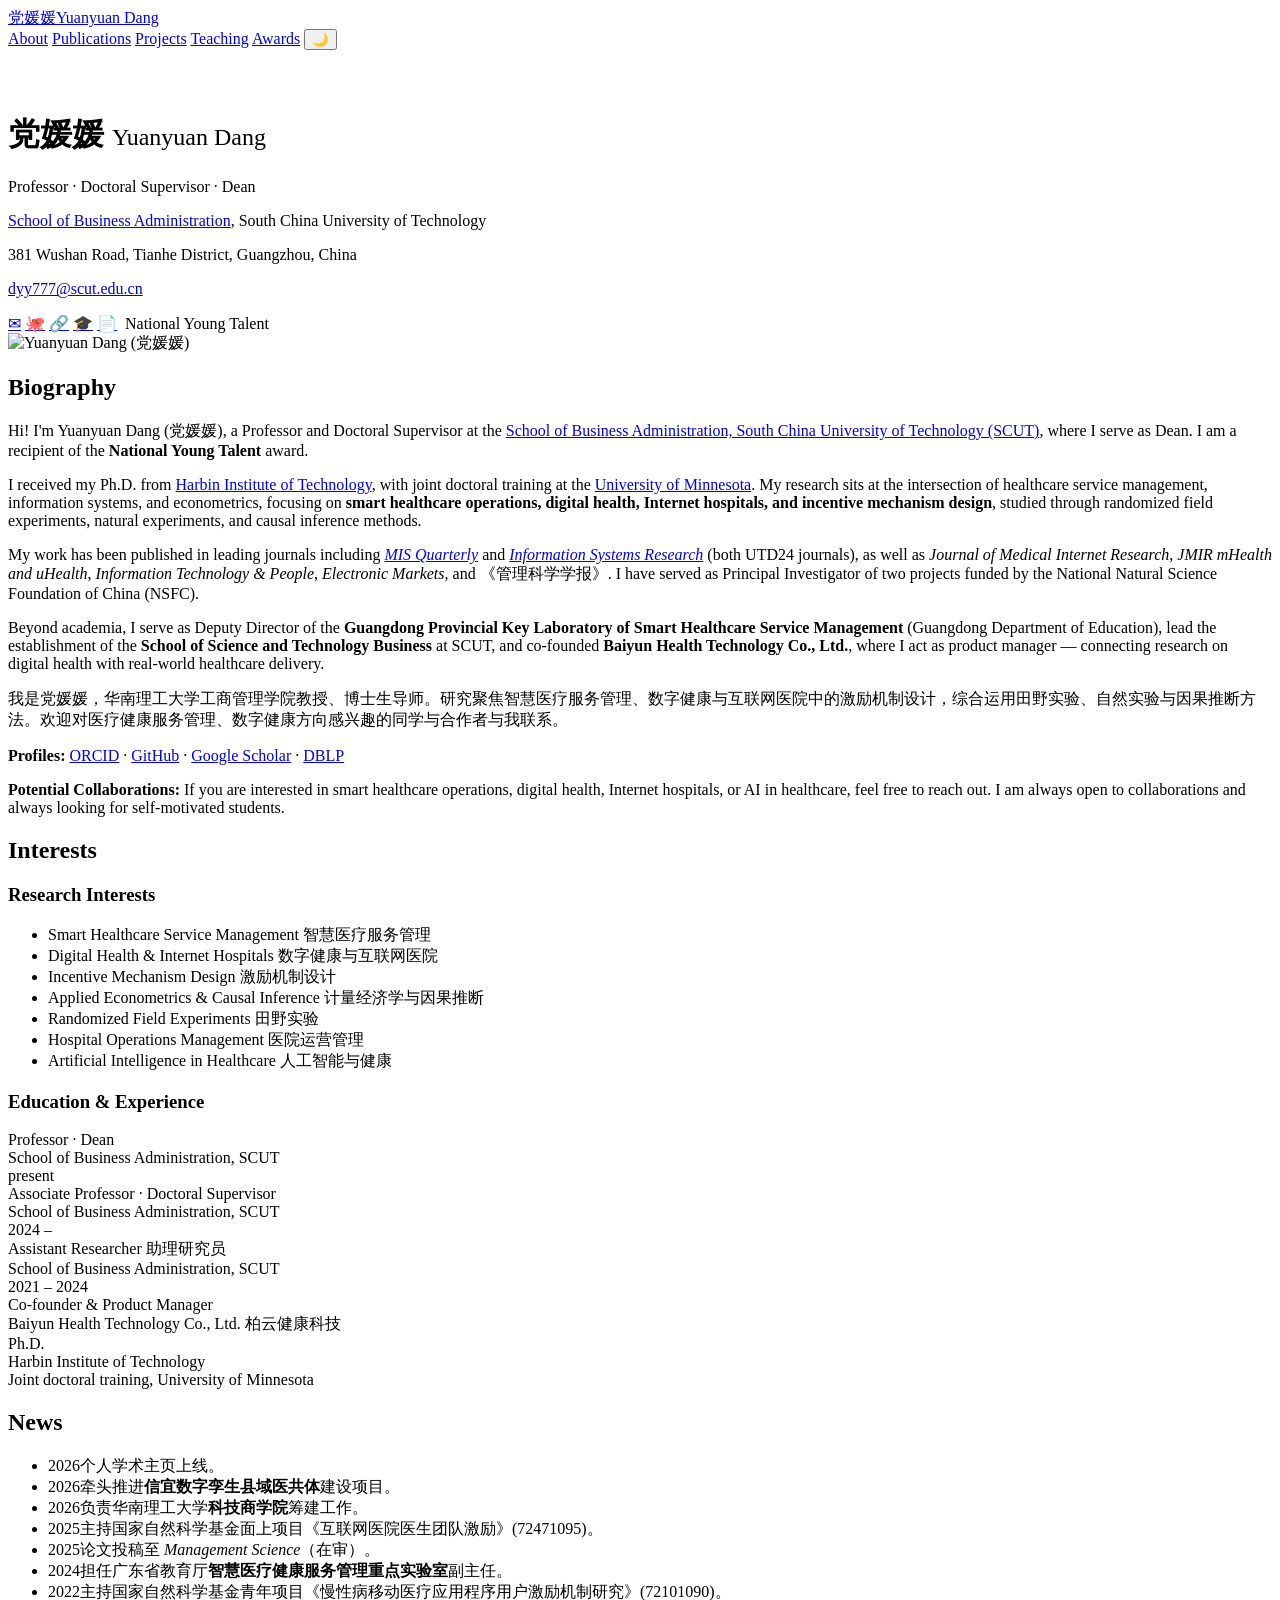
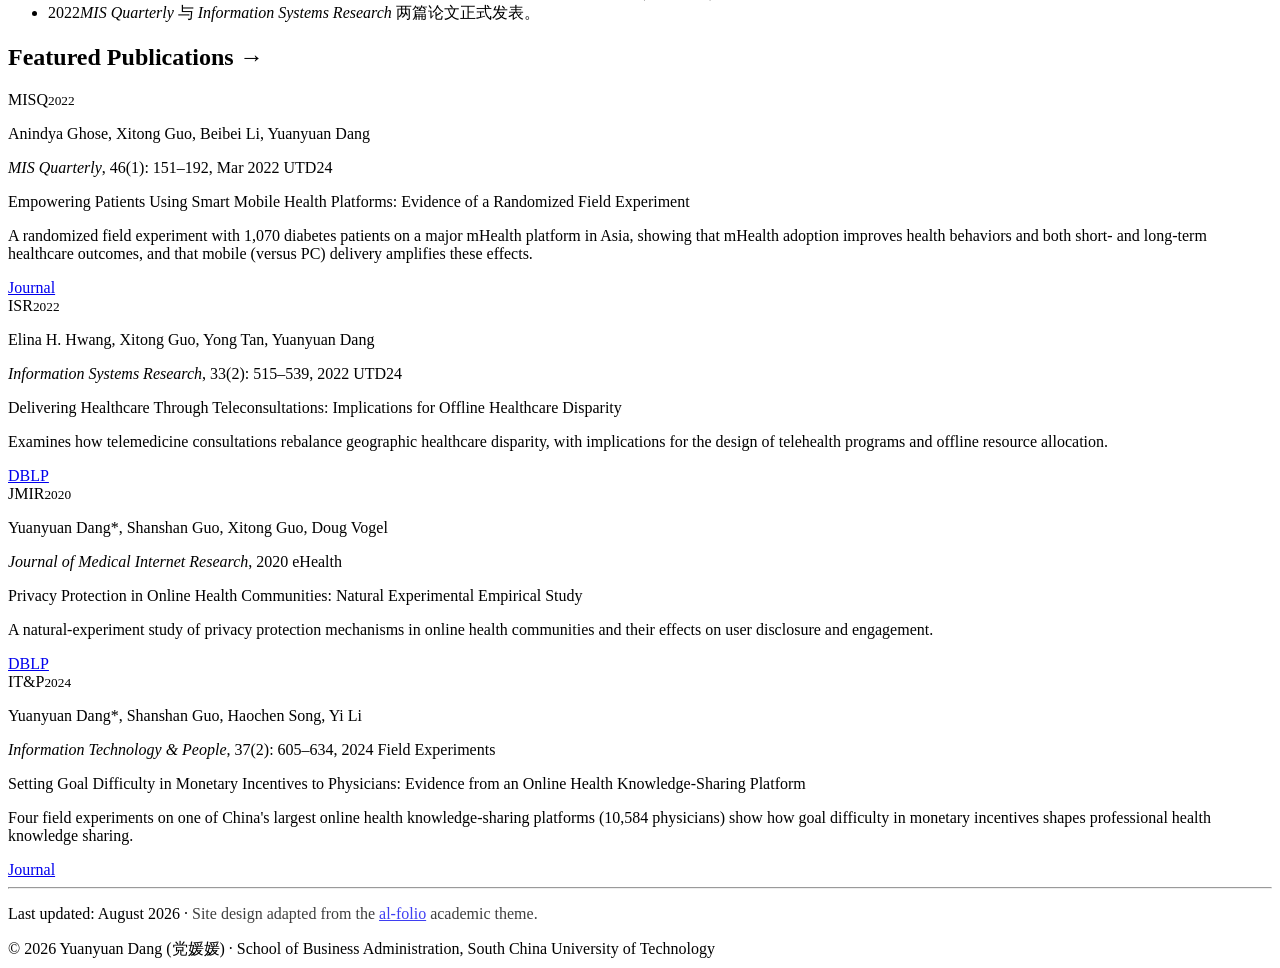
==== index.html @ b883fa29 "Deploy: index.html" ====
<!DOCTYPE html>
<html lang="en" data-theme="light">
<head>
<meta charset="UTF-8">
<meta name="viewport" content="width=device-width, initial-scale=1.0">
<title>党媛媛 Yuanyuan Dang · Professor, SCUT</title>
<meta name="description" content="Yuanyuan Dang (党媛媛) — Professor, Doctoral Supervisor, and Dean at the School of Business Administration, South China University of Technology. Smart healthcare operations management, digital health, Internet hospitals, econometrics and causal inference.">
<meta name="keywords" content="Yuanyuan Dang, 党媛媛, South China University of Technology, SCUT, digital health, internet hospital, healthcare operations, causal inference">
<link rel="preconnect" href="https://fonts.googleapis.com">
<link href="https://fonts.googleapis.com/css2?family=Saira:wght@400;500;600;700&family=Noto+Sans+SC:wght@400;500;700&display=swap" rel="stylesheet">
<link rel="stylesheet" href="css/style.css">
<link rel="icon" href="assets/img/profile.jpg">
</head>
<body>

<nav class="navbar">
  <div class="navbar-inner">
    <a class="brand" href="index.html"><span class="cn">党媛媛</span>Yuanyuan Dang</a>
    <div class="nav-links">
      <a href="index.html" class="active">About</a>
      <a href="publications.html">Publications</a>
      <a href="projects.html">Projects</a>
      <a href="teaching.html">Teaching</a>
      <a href="awards.html">Awards</a>
      <button id="theme-toggle" title="Toggle light / dark mode" aria-label="Toggle theme">🌙</button>
    </div>
  </div>
</nav>

<main class="container">

  <!-- ============ Profile ============ -->
  <div class="profile" style="padding-top:2.6rem;">
    <div class="profile-info">
      <h1>党媛媛 <span style="font-weight:400;color:var(--text-light);font-size:1.5rem;">Yuanyuan Dang</span></h1>
      <p class="profile-role">Professor · Doctoral Supervisor · Dean</p>
      <p class="profile-org"><a href="https://www.cnsba.scut.edu.cn/" target="_blank" rel="noopener">School of Business Administration</a>, South China University of Technology</p>
      <div class="profile-more">
        <p>381 Wushan Road, Tianhe District, Guangzhou, China</p>
        <p><a href="mailto:dyy777@scut.edu.cn">dyy777@scut.edu.cn</a></p>
      </div>
      <div class="social-row">
        <a href="mailto:dyy777@scut.edu.cn" title="Email">✉</a>
        <a href="https://github.com/YuanyuanDang777" target="_blank" rel="noopener" title="GitHub">🐙</a>
        <a href="https://orcid.org/0000-0002-8791-0095" target="_blank" rel="noopener" title="ORCID">🔗</a>
        <a href="https://scholar.google.com/citations?user=DbbAgpgAAAAJ" target="_blank" rel="noopener" title="Google Scholar">🎓</a>
        <a href="https://dblp.org/pid/135/9677.html" target="_blank" rel="noopener" title="DBLP">📄</a>
        <span class="label">&nbsp;National Young Talent</span>
      </div>
    </div>
    <div class="profile-img">
      <img src="assets/img/profile.jpg" alt="Yuanyuan Dang (党媛媛)">
    </div>
  </div>

  <!-- ============ Biography ============ -->
  <section>
    <h2 class="sec-title">Biography</h2>
    <p>Hi! I'm Yuanyuan Dang (党媛媛), a Professor and Doctoral Supervisor at the <a href="https://www.cnsba.scut.edu.cn/" target="_blank" rel="noopener">School of Business Administration, South China University of Technology (SCUT)</a>, where I serve as Dean. I am a recipient of the <b>National Young Talent</b> award.</p>

    <p>I received my Ph.D. from <a href="https://www.hit.edu.cn/" target="_blank" rel="noopener">Harbin Institute of Technology</a>, with joint doctoral training at the <a href="https://twin-cities.umn.edu/" target="_blank" rel="noopener">University of Minnesota</a>. My research sits at the intersection of healthcare service management, information systems, and econometrics, focusing on <b>smart healthcare operations, digital health, Internet hospitals, and incentive mechanism design</b>, studied through randomized field experiments, natural experiments, and causal inference methods.</p>

    <p>My work has been published in leading journals including <a href="https://misq.umn.edu/" target="_blank" rel="noopener"><i>MIS Quarterly</i></a> and <a href="https://pubsonline.informs.org/page/isre" target="_blank" rel="noopener"><i>Information Systems Research</i></a> (both UTD24 journals), as well as <i>Journal of Medical Internet Research</i>, <i>JMIR mHealth and uHealth</i>, <i>Information Technology &amp; People</i>, <i>Electronic Markets</i>, and 《管理科学学报》. I have served as Principal Investigator of two projects funded by the National Natural Science Foundation of China (NSFC).</p>

    <p>Beyond academia, I serve as Deputy Director of the <b>Guangdong Provincial Key Laboratory of Smart Healthcare Service Management</b> (Guangdong Department of Education), lead the establishment of the <b>School of Science and Technology Business</b> at SCUT, and co-founded <b>Baiyun Health Technology Co., Ltd.</b>, where I act as product manager — connecting research on digital health with real-world healthcare delivery.</p>

    <p>我是党媛媛，华南理工大学工商管理学院教授、博士生导师。研究聚焦智慧医疗服务管理、数字健康与互联网医院中的激励机制设计，综合运用田野实验、自然实验与因果推断方法。欢迎对医疗健康服务管理、数字健康方向感兴趣的同学与合作者与我联系。</p>
    <p><b>Profiles:</b> <a href="https://orcid.org/0000-0002-8791-0095" target="_blank" rel="noopener">ORCID</a> · <a href="https://github.com/YuanyuanDang777" target="_blank" rel="noopener">GitHub</a> · <a href="https://scholar.google.com/citations?user=DbbAgpgAAAAJ" target="_blank" rel="noopener">Google Scholar</a> · <a href="https://dblp.org/pid/135/9677.html" target="_blank" rel="noopener">DBLP</a></p>

    <p><b>Potential Collaborations:</b> If you are interested in smart healthcare operations, digital health, Internet hospitals, or AI in healthcare, feel free to reach out. I am always open to collaborations and always looking for self-motivated students.</p>
  </section>

  <!-- ============ Interests & Education ============ -->
  <section>
    <h2 class="sec-title">Interests</h2>
    <div class="card-row">
      <div class="card">
        <h3>Research Interests</h3>
        <div class="card-body">
          <ul>
            <li>Smart Healthcare Service Management 智慧医疗服务管理</li>
            <li>Digital Health &amp; Internet Hospitals 数字健康与互联网医院</li>
            <li>Incentive Mechanism Design 激励机制设计</li>
            <li>Applied Econometrics &amp; Causal Inference 计量经济学与因果推断</li>
            <li>Randomized Field Experiments 田野实验</li>
            <li>Hospital Operations Management 医院运营管理</li>
            <li>Artificial Intelligence in Healthcare 人工智能与健康</li>
          </ul>
        </div>
      </div>
      <div class="card">
        <h3>Education &amp; Experience</h3>
        <div class="card-body">
          <div class="edu-item">
            <div><div class="edu-course">Professor · Dean</div><div class="edu-inst">School of Business Administration, SCUT</div></div>
            <div class="edu-year">present</div>
          </div>
          <div class="edu-item">
            <div><div class="edu-course">Associate Professor · Doctoral Supervisor</div><div class="edu-inst">School of Business Administration, SCUT</div></div>
            <div class="edu-year">2024 –</div>
          </div>
          <div class="edu-item">
            <div><div class="edu-course">Assistant Researcher 助理研究员</div><div class="edu-inst">School of Business Administration, SCUT</div></div>
            <div class="edu-year">2021 – 2024</div>
          </div>
          <div class="edu-item">
            <div><div class="edu-course">Co-founder &amp; Product Manager</div><div class="edu-inst">Baiyun Health Technology Co., Ltd. 柏云健康科技</div></div>
            <div class="edu-year"></div>
          </div>
          <div class="edu-item">
            <div><div class="edu-course">Ph.D.</div><div class="edu-inst">Harbin Institute of Technology<br>Joint doctoral training, University of Minnesota</div></div>
            <div class="edu-year"></div>
          </div>
        </div>
      </div>
    </div>
  </section>

  <!-- ============ News ============ -->
  <section>
    <h2 class="sec-title">News</h2>
    <ul class="news-list">
      <li class="news-item"><span class="news-badge">2026</span><span class="news-text">个人学术主页上线。</span></li>
      <li class="news-item"><span class="news-badge">2026</span><span class="news-text">牵头推进<b>信宜数字孪生县域医共体</b>建设项目。</span></li>
      <li class="news-item"><span class="news-badge">2026</span><span class="news-text">负责华南理工大学<b>科技商学院</b>筹建工作。</span></li>
      <li class="news-item"><span class="news-badge">2025</span><span class="news-text">主持国家自然科学基金面上项目《互联网医院医生团队激励》(72471095)。</span></li>
      <li class="news-item"><span class="news-badge">2025</span><span class="news-text">论文投稿至 <i>Management Science</i>（在审）。</span></li>
      <li class="news-item"><span class="news-badge">2024</span><span class="news-text">担任广东省教育厅<b>智慧医疗健康服务管理重点实验室</b>副主任。</span></li>
      <li class="news-item"><span class="news-badge">2022</span><span class="news-text">主持国家自然科学基金青年项目《慢性病移动医疗应用程序用户激励机制研究》(72101090)。</span></li>
      <li class="news-item"><span class="news-badge">2022</span><span class="news-text"><i>MIS Quarterly</i> 与 <i>Information Systems Research</i> 两篇论文正式发表。</span></li>
    </ul>
  </section>

  <!-- ============ Featured Publications ============ -->
  <section>
    <h2 class="sec-title"><a href="publications.html" style="color:inherit;text-decoration:none;">Featured Publications →</a></h2>

    <div class="pub-featured">
      <div class="pub-abbr">MISQ<small>2022</small></div>
      <div class="pub-main">
        <p class="pub-authors">Anindya Ghose, Xitong Guo, Beibei Li, <span class="self">Yuanyuan Dang</span></p>
        <div class="pub-venue-row">
          <span class="pub-venue"><i>MIS Quarterly</i>, 46(1): 151–192, Mar 2022</span>
          <span class="badge badge-utd">UTD24</span>
        </div>
        <p class="pub-title">Empowering Patients Using Smart Mobile Health Platforms: Evidence of a Randomized Field Experiment</p>
        <p class="pub-desc">A randomized field experiment with 1,070 diabetes patients on a major mHealth platform in Asia, showing that mHealth adoption improves health behaviors and both short- and long-term healthcare outcomes, and that mobile (versus PC) delivery amplifies these effects.</p>
        <div class="pub-links"><a class="btn-link" href="https://doi.org/10.25300/MISQ/2022/16201" target="_blank" rel="noopener">Journal</a></div>
      </div>
    </div>

    <div class="pub-featured">
      <div class="pub-abbr">ISR<small>2022</small></div>
      <div class="pub-main">
        <p class="pub-authors">Elina H. Hwang, Xitong Guo, Yong Tan, <span class="self">Yuanyuan Dang</span></p>
        <div class="pub-venue-row">
          <span class="pub-venue"><i>Information Systems Research</i>, 33(2): 515–539, 2022</span>
          <span class="badge badge-utd">UTD24</span>
        </div>
        <p class="pub-title">Delivering Healthcare Through Teleconsultations: Implications for Offline Healthcare Disparity</p>
        <p class="pub-desc">Examines how telemedicine consultations rebalance geographic healthcare disparity, with implications for the design of telehealth programs and offline resource allocation.</p>
        <div class="pub-links"><a class="btn-link" href="https://dblp.org/pid/135/9677.html" target="_blank" rel="noopener">DBLP</a></div>
      </div>
    </div>

    <div class="pub-featured">
      <div class="pub-abbr">JMIR<small>2020</small></div>
      <div class="pub-main">
        <p class="pub-authors"><span class="self">Yuanyuan Dang</span>*, Shanshan Guo, Xitong Guo, Doug Vogel</p>
        <div class="pub-venue-row">
          <span class="pub-venue"><i>Journal of Medical Internet Research</i>, 2020</span>
          <span class="badge badge-teal">eHealth</span>
        </div>
        <p class="pub-title">Privacy Protection in Online Health Communities: Natural Experimental Empirical Study</p>
        <p class="pub-desc">A natural-experiment study of privacy protection mechanisms in online health communities and their effects on user disclosure and engagement.</p>
        <div class="pub-links"><a class="btn-link" href="https://dblp.org/pid/135/9677.html" target="_blank" rel="noopener">DBLP</a></div>
      </div>
    </div>

    <div class="pub-featured">
      <div class="pub-abbr">IT&amp;P<small>2024</small></div>
      <div class="pub-main">
        <p class="pub-authors"><span class="self">Yuanyuan Dang</span>*, Shanshan Guo, Haochen Song, Yi Li</p>
        <div class="pub-venue-row">
          <span class="pub-venue"><i>Information Technology &amp; People</i>, 37(2): 605–634, 2024</span>
          <span class="badge badge-teal">Field Experiments</span>
        </div>
        <p class="pub-title">Setting Goal Difficulty in Monetary Incentives to Physicians: Evidence from an Online Health Knowledge-Sharing Platform</p>
        <p class="pub-desc">Four field experiments on one of China's largest online health knowledge-sharing platforms (10,584 physicians) show how goal difficulty in monetary incentives shapes professional health knowledge sharing.</p>
        <div class="pub-links"><a class="btn-link" href="https://doi.org/10.1108/itp-11-2021-0901" target="_blank" rel="noopener">Journal</a></div>
      </div>
    </div>
  </section>

  <hr class="sec-rule">
  <p class="small muted" style="margin-top:1rem;">Last updated: August 2026 · <span style="opacity:.75;">Site design adapted from the <a href="https://github.com/al-folio/al-folio" target="_blank" rel="noopener">al-folio</a> academic theme.</span></p>

</main>

<footer>
  © 2026 Yuanyuan Dang (党媛媛) · School of Business Administration, South China University of Technology
</footer>

<script>
(function () {
  var toggle = document.getElementById('theme-toggle');
  var stored = null;
  try { stored = localStorage.getItem('theme'); } catch (e) {}
  var prefersDark = window.matchMedia && window.matchMedia('(prefers-color-scheme: dark)').matches;
  var theme = stored || (prefersDark ? 'dark' : 'light');
  document.documentElement.setAttribute('data-theme', theme);
  toggle.textContent = theme === 'dark' ? '☀' : '🌙';
  toggle.addEventListener('click', function () {
    var cur = document.documentElement.getAttribute('data-theme');
    var next = cur === 'dark' ? 'light' : 'dark';
    document.documentElement.setAttribute('data-theme', next);
    toggle.textContent = next === 'dark' ? '☀' : '🌙';
    try { localStorage.setItem('theme', next); } catch (e) {}
  });
})();
</script>

</body>
</html>
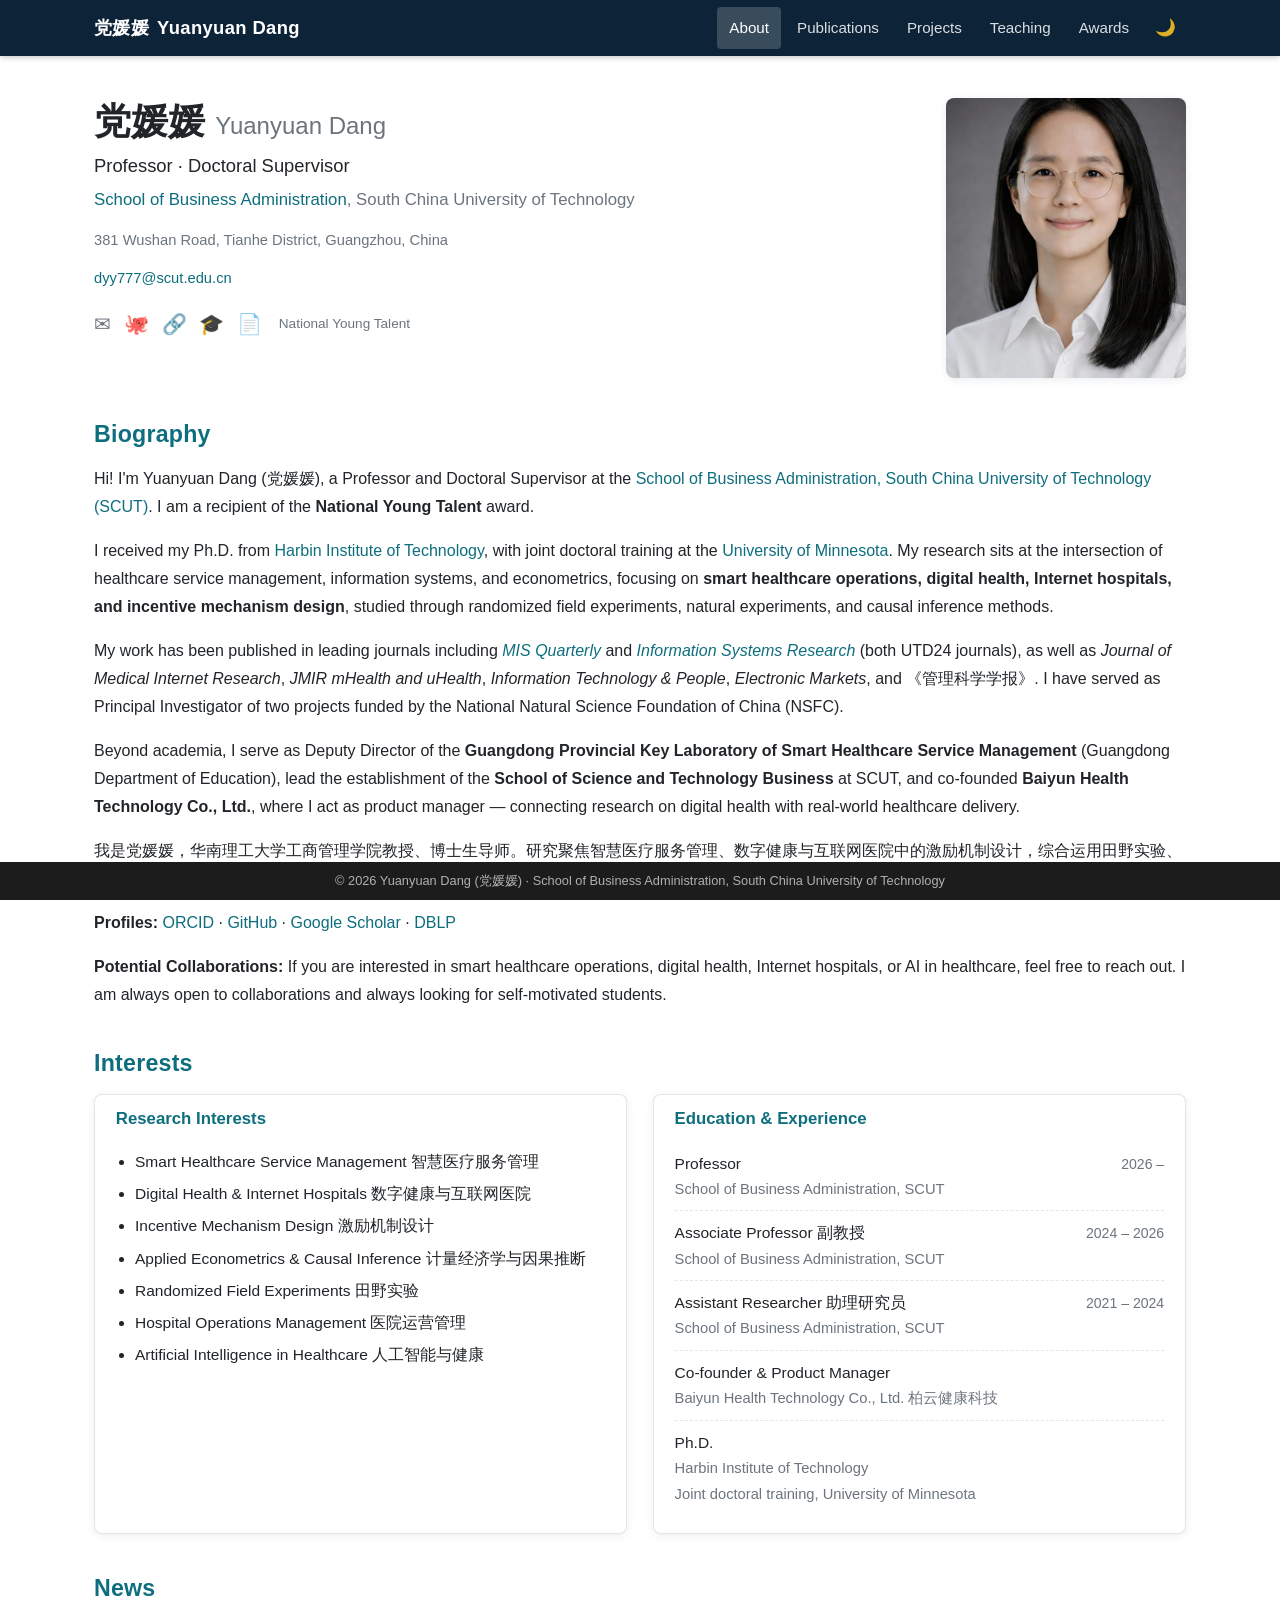
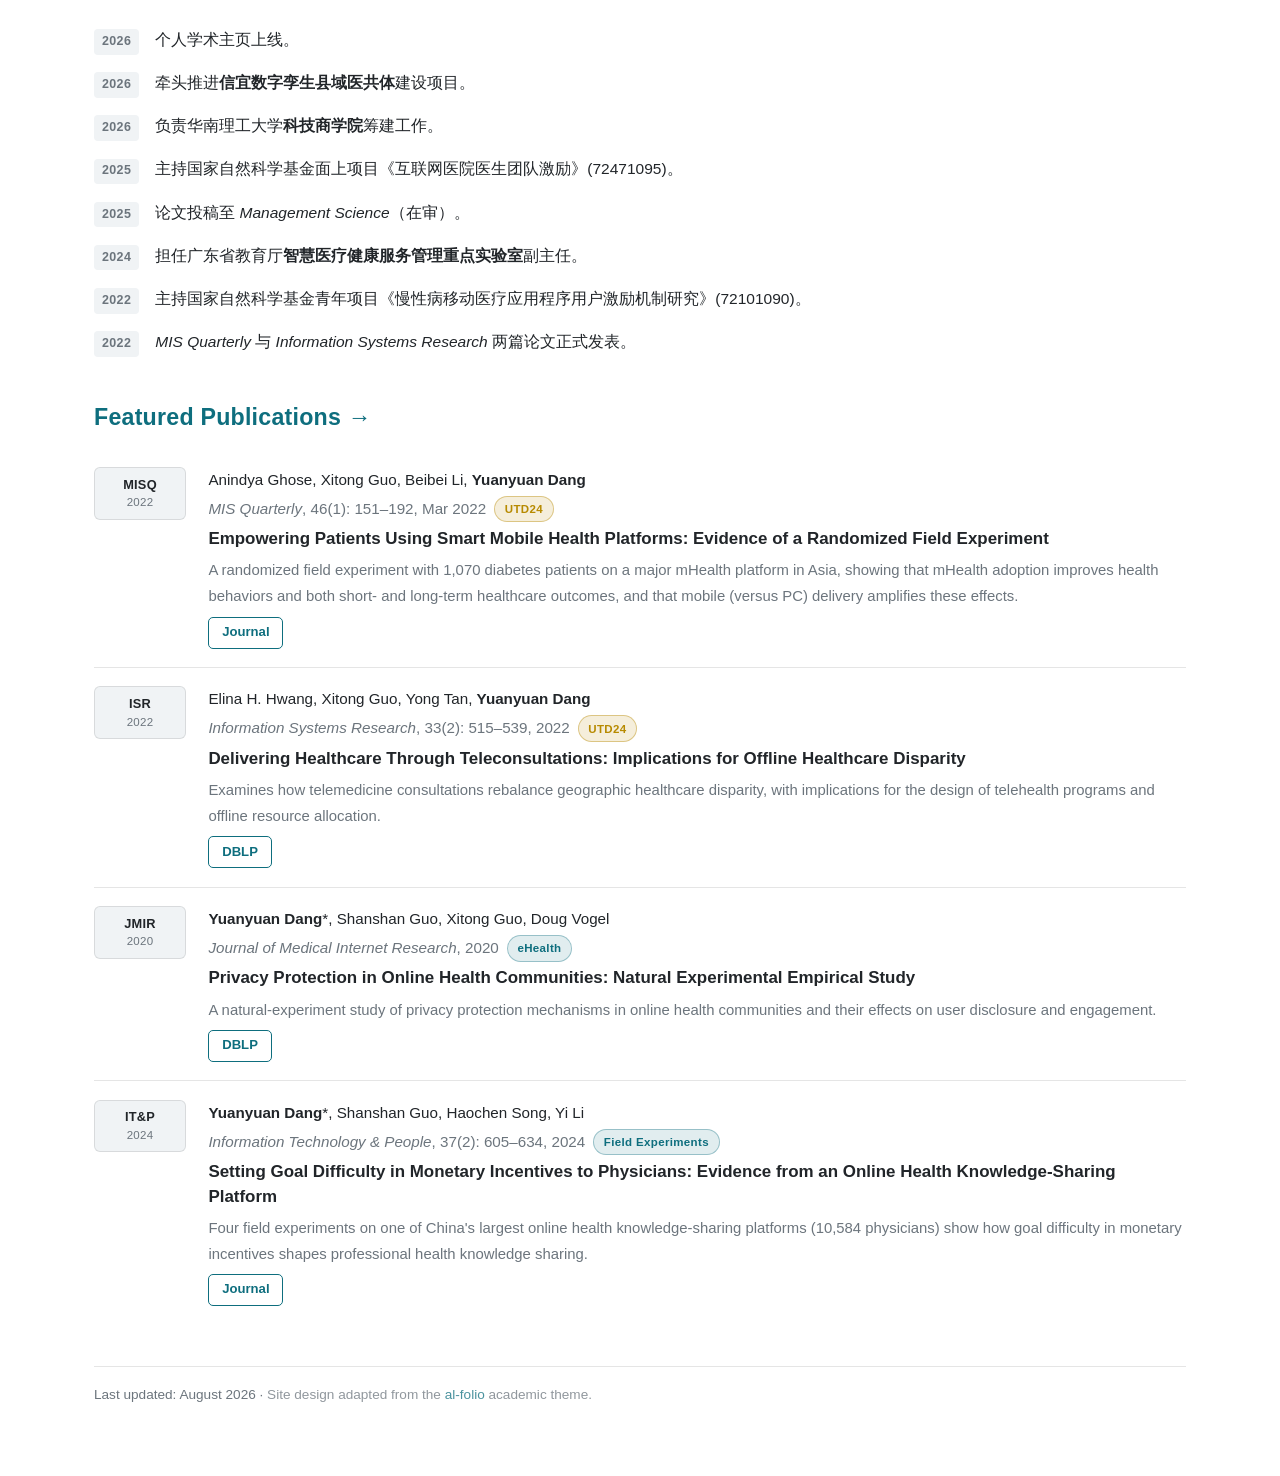
==== commit cf463e25: "Remove Dean title; update academic timeline (2026- Professor, 2024-2026 Associate Professor)" ====
--- a/index.html
+++ b/index.html
@@ -4,7 +4,7 @@
 <meta charset="UTF-8">
 <meta name="viewport" content="width=device-width, initial-scale=1.0">
 <title>党媛媛 Yuanyuan Dang · Professor, SCUT</title>
-<meta name="description" content="Yuanyuan Dang (党媛媛) — Professor, Doctoral Supervisor, and Dean at the School of Business Administration, South China University of Technology. Smart healthcare operations management, digital health, Internet hospitals, econometrics and causal inference.">
+<meta name="description" content="Yuanyuan Dang (党媛媛) — Professor and Doctoral Supervisor at the School of Business Administration, South China University of Technology. Smart healthcare operations management, digital health, Internet hospitals, econometrics and causal inference.">
 <meta name="keywords" content="Yuanyuan Dang, 党媛媛, South China University of Technology, SCUT, digital health, internet hospital, healthcare operations, causal inference">
 <link rel="preconnect" href="https://fonts.googleapis.com">
 <link href="https://fonts.googleapis.com/css2?family=Saira:wght@400;500;600;700&family=Noto+Sans+SC:wght@400;500;700&display=swap" rel="stylesheet">
@@ -33,7 +33,7 @@
   <div class="profile" style="padding-top:2.6rem;">
     <div class="profile-info">
       <h1>党媛媛 <span style="font-weight:400;color:var(--text-light);font-size:1.5rem;">Yuanyuan Dang</span></h1>
-      <p class="profile-role">Professor · Doctoral Supervisor · Dean</p>
+      <p class="profile-role">Professor · Doctoral Supervisor</p>
       <p class="profile-org"><a href="https://www.cnsba.scut.edu.cn/" target="_blank" rel="noopener">School of Business Administration</a>, South China University of Technology</p>
       <div class="profile-more">
         <p>381 Wushan Road, Tianhe District, Guangzhou, China</p>
@@ -56,7 +56,7 @@
   <!-- ============ Biography ============ -->
   <section>
     <h2 class="sec-title">Biography</h2>
-    <p>Hi! I'm Yuanyuan Dang (党媛媛), a Professor and Doctoral Supervisor at the <a href="https://www.cnsba.scut.edu.cn/" target="_blank" rel="noopener">School of Business Administration, South China University of Technology (SCUT)</a>, where I serve as Dean. I am a recipient of the <b>National Young Talent</b> award.</p>
+    <p>Hi! I'm Yuanyuan Dang (党媛媛), a Professor and Doctoral Supervisor at the <a href="https://www.cnsba.scut.edu.cn/" target="_blank" rel="noopener">School of Business Administration, South China University of Technology (SCUT)</a>. I am a recipient of the <b>National Young Talent</b> award.</p>
 
     <p>I received my Ph.D. from <a href="https://www.hit.edu.cn/" target="_blank" rel="noopener">Harbin Institute of Technology</a>, with joint doctoral training at the <a href="https://twin-cities.umn.edu/" target="_blank" rel="noopener">University of Minnesota</a>. My research sits at the intersection of healthcare service management, information systems, and econometrics, focusing on <b>smart healthcare operations, digital health, Internet hospitals, and incentive mechanism design</b>, studied through randomized field experiments, natural experiments, and causal inference methods.</p>
 
@@ -92,12 +92,12 @@
         <h3>Education &amp; Experience</h3>
         <div class="card-body">
           <div class="edu-item">
-            <div><div class="edu-course">Professor · Dean</div><div class="edu-inst">School of Business Administration, SCUT</div></div>
-            <div class="edu-year">present</div>
-          </div>
-          <div class="edu-item">
-            <div><div class="edu-course">Associate Professor · Doctoral Supervisor</div><div class="edu-inst">School of Business Administration, SCUT</div></div>
-            <div class="edu-year">2024 –</div>
+            <div><div class="edu-course">Professor</div><div class="edu-inst">School of Business Administration, SCUT</div></div>
+            <div class="edu-year">2026 –</div>
+          </div>
+          <div class="edu-item">
+            <div><div class="edu-course">Associate Professor 副教授</div><div class="edu-inst">School of Business Administration, SCUT</div></div>
+            <div class="edu-year">2024 – 2026</div>
           </div>
           <div class="edu-item">
             <div><div class="edu-course">Assistant Researcher 助理研究员</div><div class="edu-inst">School of Business Administration, SCUT</div></div>
--- a/css/style.css
+++ b/css/style.css
@@ -0,0 +1,284 @@
+/* ============================================================
+   Yuanyuan Dang — Academic Homepage
+   Design adapted from the al-folio Jekyll theme's visual language
+   (dark navbar · clean cards · publication badges · light/dark toggle)
+   ============================================================ */
+
+:root {
+  --bg: #ffffff;
+  --text: #212529;
+  --text-light: #6c757d;
+  --theme: #0e6e7e;          /* deep teal — healthcare & business */
+  --theme-dark: #0a5260;
+  --nav-bg: #0d2438;          /* al-folio dark navy navbar */
+  --nav-text: #ffffff;
+  --divider: rgba(0, 0, 0, 0.1);
+  --card-bg: #ffffff;
+  --card-border: rgba(0, 0, 0, 0.1);
+  --code-bg: #f7f7f7;
+  --badge-bg: #f0f3f5;
+  --shadow: 0 2px 8px rgba(13, 36, 56, 0.08);
+  --footer-bg: #1c1c1d;
+  --footer-text: #b0b0b0;
+  --utd-gold: #b78a00;
+  --venue-teal: #0e6e7e;
+  --conf-gray: #5a6268;
+  --link: #0e6e7e;
+  --link-hover: #084c57;
+}
+
+[data-theme="dark"] {
+  --bg: #16181c;
+  --text: #e4e6eb;
+  --text-light: #9aa0a6;
+  --theme: #4fc3d9;
+  --theme-dark: #7ad4e6;
+  --divider: rgba(255, 255, 255, 0.12);
+  --card-bg: #1f2328;
+  --card-border: rgba(255, 255, 255, 0.12);
+  --code-bg: #2c3237;
+  --badge-bg: #2a2f36;
+  --shadow: 0 2px 10px rgba(0, 0, 0, 0.4);
+  --footer-bg: #101216;
+  --footer-text: #8a9096;
+  --link: #4fc3d9;
+  --link-hover: #7ad4e6;
+}
+
+* { box-sizing: border-box; }
+
+html { scroll-behavior: smooth; }
+
+body {
+  margin: 0;
+  background: var(--bg);
+  color: var(--text);
+  font-family: "Helvetica Neue", Helvetica, "PingFang SC", "Hiragino Sans GB", "Microsoft YaHei", "Noto Sans SC", Arial, sans-serif;
+  font-size: 1rem;
+  line-height: 1.75;
+  transition: background 0.25s ease, color 0.25s ease;
+  padding-bottom: 56px; /* room for fixed footer */
+}
+
+a { color: var(--link); text-decoration: none; transition: color .15s; }
+a:hover { color: var(--link-hover); text-decoration: underline; }
+
+h1, h2, h3, h4 { font-family: "Saira", "Helvetica Neue", "PingFang SC", "Microsoft YaHei", Arial, sans-serif; font-weight: 600; line-height: 1.3; }
+
+.container { max-width: 1140px; margin: 0 auto; padding: 0 24px; }
+
+/* ---------------- Navbar ---------------- */
+.navbar {
+  position: sticky; top: 0; z-index: 1000;
+  background: var(--nav-bg);
+  box-shadow: 0 1px 6px rgba(0,0,0,0.25);
+}
+.navbar-inner {
+  max-width: 1140px; margin: 0 auto; padding: 0 24px;
+  display: flex; align-items: center; justify-content: space-between;
+  min-height: 56px; flex-wrap: wrap;
+}
+.brand {
+  color: var(--nav-text) !important;
+  font-family: "Saira", "PingFang SC", "Microsoft YaHei", sans-serif;
+  font-size: 1.15rem; font-weight: 600; letter-spacing: .02em;
+  text-decoration: none !important;
+}
+.brand:hover { opacity: .9; }
+.brand .cn { margin-right: .5rem; }
+.nav-links { display: flex; align-items: center; gap: 4px; flex-wrap: wrap; }
+.nav-links a {
+  color: rgba(255,255,255,.85); text-decoration: none !important;
+  padding: 8px 12px; font-size: .95rem; border-radius: 4px;
+  transition: background .15s, color .15s;
+}
+.nav-links a:hover { color: #fff; background: rgba(255,255,255,.12); }
+.nav-links a.active { color: #fff; background: rgba(255,255,255,.18); }
+#theme-toggle {
+  background: transparent; border: none; color: rgba(255,255,255,.85);
+  cursor: pointer; font-size: 1.05rem; padding: 8px 10px; border-radius: 4px;
+  line-height: 1;
+}
+#theme-toggle:hover { background: rgba(255,255,255,.12); }
+
+/* ---------------- Page header ---------------- */
+.page-header { padding: 3rem 0 1.2rem; border-bottom: 1px solid var(--divider); margin-bottom: 2.2rem; }
+.page-header h1 { margin: 0 0 .35rem; font-size: 2.2rem; }
+.page-header .desc { color: var(--text-light); margin: 0; font-size: 1.02rem; }
+
+/* ---------------- Profile (about page) ---------------- */
+.profile { display: flex; gap: 2.5rem; align-items: flex-start; flex-wrap: wrap; margin-bottom: 2.6rem; }
+.profile-info { flex: 1 1 380px; min-width: 300px; }
+.profile-info h1 { font-size: 2.3rem; margin: 0 0 .3rem; }
+.profile-role { font-size: 1.15rem; color: var(--text); font-weight: 500; margin: 0 0 .15rem; }
+.profile-org { font-size: 1.05rem; color: var(--text-light); margin: 0; }
+.profile-org a { color: var(--link); }
+.profile-more { margin-top: .8rem; font-size: .92rem; color: var(--text-light); line-height: 1.6; }
+.profile-img { flex: 0 0 240px; }
+.profile-img img {
+  width: 240px; height: 280px; object-fit: cover;
+  border-radius: 8px; box-shadow: var(--shadow);
+  background: linear-gradient(135deg, #0d2438 0%, #0e6e7e 100%);
+  display: block;
+}
+
+/* ---------------- Section headings ---------------- */
+section h2.sec-title {
+  font-size: 1.45rem; margin: 2.4rem 0 1rem;
+  color: var(--theme); letter-spacing: .01em;
+}
+.sec-rule { border: none; border-top: 1px solid var(--divider); margin: 2.6rem 0 0; }
+
+/* ---------------- Cards (interests / education) ---------------- */
+.card-row { display: flex; gap: 1.6rem; flex-wrap: wrap; margin-top: 1rem; }
+.card {
+  flex: 1 1 300px; background: var(--card-bg);
+  border: 1px solid var(--card-border); border-radius: 8px;
+  box-shadow: var(--shadow); overflow: hidden;
+}
+.card h3 {
+  margin: 0; padding: .8rem 1.3rem .55rem;
+  font-size: 1.05rem; color: var(--theme); font-weight: 600;
+}
+.card-body { padding: .2rem 1.3rem 1.1rem; }
+.card ul { margin: .4rem 0 0; padding-left: 1.2rem; }
+.card ul li { margin: .32rem 0; font-size: .97rem; }
+
+/* Education timeline */
+.edu-item { display: flex; justify-content: space-between; align-items: baseline; gap: 1rem; padding: .5rem 0; border-bottom: 1px dashed var(--divider); }
+.edu-item:last-child { border-bottom: none; }
+.edu-course { font-weight: 500; font-size: .97rem; }
+.edu-inst { color: var(--text-light); font-size: .92rem; }
+.edu-year { white-space: nowrap; color: var(--text-light); font-size: .88rem; font-variant-numeric: tabular-nums; }
+
+/* ---------------- News ---------------- */
+.news-list { margin: .6rem 0 0; padding: 0; list-style: none; }
+.news-item { display: flex; gap: 1rem; padding: .45rem 0; align-items: baseline; }
+.news-badge {
+  flex: 0 0 auto; background: var(--badge-bg); color: var(--text-light);
+  border-radius: 4px; font-size: .78rem; padding: .12rem .5rem;
+  font-weight: 600; letter-spacing: .03em; white-space: nowrap;
+  font-variant-numeric: tabular-nums;
+}
+.news-text { font-size: .97rem; }
+
+/* ---------------- Publications (featured, home) ---------------- */
+.pub-featured {
+  display: flex; gap: 1.4rem; padding: 1.15rem 0;
+  border-bottom: 1px solid var(--divider); align-items: flex-start;
+}
+.pub-featured:last-child { border-bottom: none; }
+.pub-abbr {
+  flex: 0 0 92px; text-align: center;
+  background: var(--badge-bg); color: var(--text);
+  border-radius: 6px; padding: .55rem .4rem; font-size: .8rem;
+  font-weight: 700; line-height: 1.35; letter-spacing: .02em;
+  box-shadow: inset 0 0 0 1px var(--card-border);
+}
+.pub-abbr small { display: block; font-weight: 500; color: var(--text-light); font-size: .72rem; margin-top: .15rem; }
+.pub-main { flex: 1 1 auto; }
+.pub-authors { margin: 0 0 .15rem; font-size: .95rem; }
+.pub-authors .self { font-weight: 700; }
+.pub-venue-row { display: flex; gap: .5rem; flex-wrap: wrap; align-items: center; margin: .1rem 0 .3rem; }
+.pub-venue { font-size: .95rem; color: var(--text-light); }
+.badge {
+  display: inline-block; font-size: .72rem; font-weight: 700;
+  border-radius: 999px; padding: .14rem .6rem; letter-spacing: .03em;
+}
+.badge-utd { background: rgba(183, 138, 0, .14); color: var(--utd-gold); border: 1px solid rgba(183,138,0,.4); }
+.badge-teal { background: rgba(14, 110, 126, .12); color: var(--venue-teal); border: 1px solid rgba(14,110,126,.35); }
+.badge-gray { background: var(--badge-bg); color: var(--conf-gray); border: 1px solid var(--card-border); }
+[data-theme="dark"] .badge-teal { background: rgba(79,195,217,.12); color: #6fd3e4; border-color: rgba(79,195,217,.35); }
+[data-theme="dark"] .badge-utd { background: rgba(230,190,60,.12); color: #e6be3c; border-color: rgba(230,190,60,.4); }
+.pub-title { font-size: 1.06rem; font-weight: 600; margin: .15rem 0 .35rem; line-height: 1.45; }
+.pub-desc { margin: 0 0 .45rem; color: var(--text-light); font-size: .93rem; }
+.pub-links { display: flex; gap: .5rem; flex-wrap: wrap; }
+.btn-link {
+  display: inline-block; font-size: .82rem; font-weight: 600;
+  color: var(--theme) !important; border: 1.5px solid var(--theme);
+  border-radius: 5px; padding: .22rem .8rem; text-decoration: none !important;
+  transition: all .15s;
+}
+.btn-link:hover { background: var(--theme); color: #fff !important; }
+[data-theme="dark"] .btn-link:hover { color: #16181c !important; }
+
+/* ---------------- Publications page (condensed list) ---------------- */
+.pub-condensed { counter-reset: pubcounter; }
+.pub-lead { color: var(--text-light); font-size: .95rem; }
+h2.pub-group {
+  font-size: 1.15rem; color: var(--theme);
+  margin: 2.2rem 0 .8rem; padding-bottom: .35rem;
+  border-bottom: 1px solid var(--divider);
+}
+ol.pub-list { margin: 0; padding-left: 1.6rem; }
+ol.pub-list li { margin: .65rem 0; font-size: .95rem; line-height: 1.65; }
+.pub-lk a {
+  font-size: .82rem; font-weight: 600; margin-left: .6rem;
+  color: var(--link); text-decoration: underline;
+}
+.pub-st { color: var(--utd-gold); font-weight: 600; font-size: .85rem; }
+.pub-crown { color: var(--utd-gold); font-size: .85rem; font-weight: 600; }
+
+/* ---------------- Projects ---------------- */
+.proj-grid { display: grid; grid-template-columns: repeat(auto-fill, minmax(320px, 1fr)); gap: 1.4rem; margin-top: 1.2rem; }
+.proj-card {
+  background: var(--card-bg); border: 1px solid var(--card-border);
+  border-radius: 8px; box-shadow: var(--shadow); padding: 1.2rem 1.4rem;
+  border-top: 3px solid var(--theme);
+}
+.proj-card h3 { margin: 0 0 .3rem; font-size: 1.05rem; }
+.proj-card .proj-meta { font-size: .85rem; color: var(--text-light); margin-bottom: .5rem; }
+.proj-card p { margin: 0; font-size: .93rem; color: var(--text); }
+.tag-row { margin-top: .7rem; display: flex; gap: .4rem; flex-wrap: wrap; }
+
+/* ---------------- Teaching ---------------- */
+.teach-item { padding: 1rem 0; border-bottom: 1px dashed var(--divider); }
+.teach-item:last-child { border-bottom: none; }
+.teach-item h3 { margin: 0 0 .3rem; font-size: 1.08rem; }
+.teach-item .cn-name { color: var(--theme); }
+.teach-item p { margin: 0 0 .2rem; font-size: .95rem; }
+
+/* ---------------- Awards ---------------- */
+.award-list { list-style: none; margin: 1rem 0 0; padding: 0; }
+.award-list li { padding: .55rem 0; border-bottom: 1px dashed var(--divider); display: flex; gap: .8rem; align-items: baseline; flex-wrap: wrap; }
+.award-list li:last-child { border-bottom: none; }
+.award-name { font-weight: 600; }
+.award-note { color: var(--text-light); font-size: .9rem; }
+.award-year { margin-left: auto; color: var(--text-light); font-size: .88rem; white-space: nowrap; font-variant-numeric: tabular-nums; }
+
+/* ---------------- Social icons ---------------- */
+.social-row { display: flex; gap: .8rem; margin-top: 1rem; align-items: center; }
+.social-row a { color: var(--text-light); font-size: 1.25rem; text-decoration: none !important; }
+.social-row a:hover { color: var(--theme); }
+.social-row .label { font-size: .85rem; color: var(--text-light); }
+
+/* ---------------- Footer ---------------- */
+footer {
+  position: fixed; bottom: 0; left: 0; right: 0; z-index: 999;
+  background: var(--footer-bg); color: var(--footer-text);
+  font-size: .8rem; text-align: center; padding: .5rem 1rem;
+}
+footer a { color: #ddd; }
+footer a:hover { color: #fff; }
+
+/* ---------------- Utility ---------------- */
+.muted { color: var(--text-light); }
+.small { font-size: .85rem; }
+.placeholder-note {
+  background: rgba(230, 190, 60, .08); border: 1px dashed rgba(183,138,0,.45);
+  border-radius: 6px; padding: .6rem 1rem; font-size: .88rem;
+  color: var(--text-light); margin-top: 1.5rem;
+}
+.backlink { font-size: .88rem; margin-bottom: 2rem; display: inline-block; }
+
+/* ---------------- Responsive ---------------- */
+@media (max-width: 720px) {
+  .profile { gap: 1.5rem; }
+  .profile-img { flex: 1 1 100%; }
+  .profile-img img { width: 200px; height: 233px; }
+  .pub-featured { flex-direction: column; gap: .8rem; }
+  .pub-abbr { flex: 1 1 auto; display: inline-block; padding: .35rem .7rem; }
+  .page-header h1 { font-size: 1.7rem; }
+  .profile-info h1 { font-size: 1.8rem; }
+  .award-year { margin-left: 0; }
+}
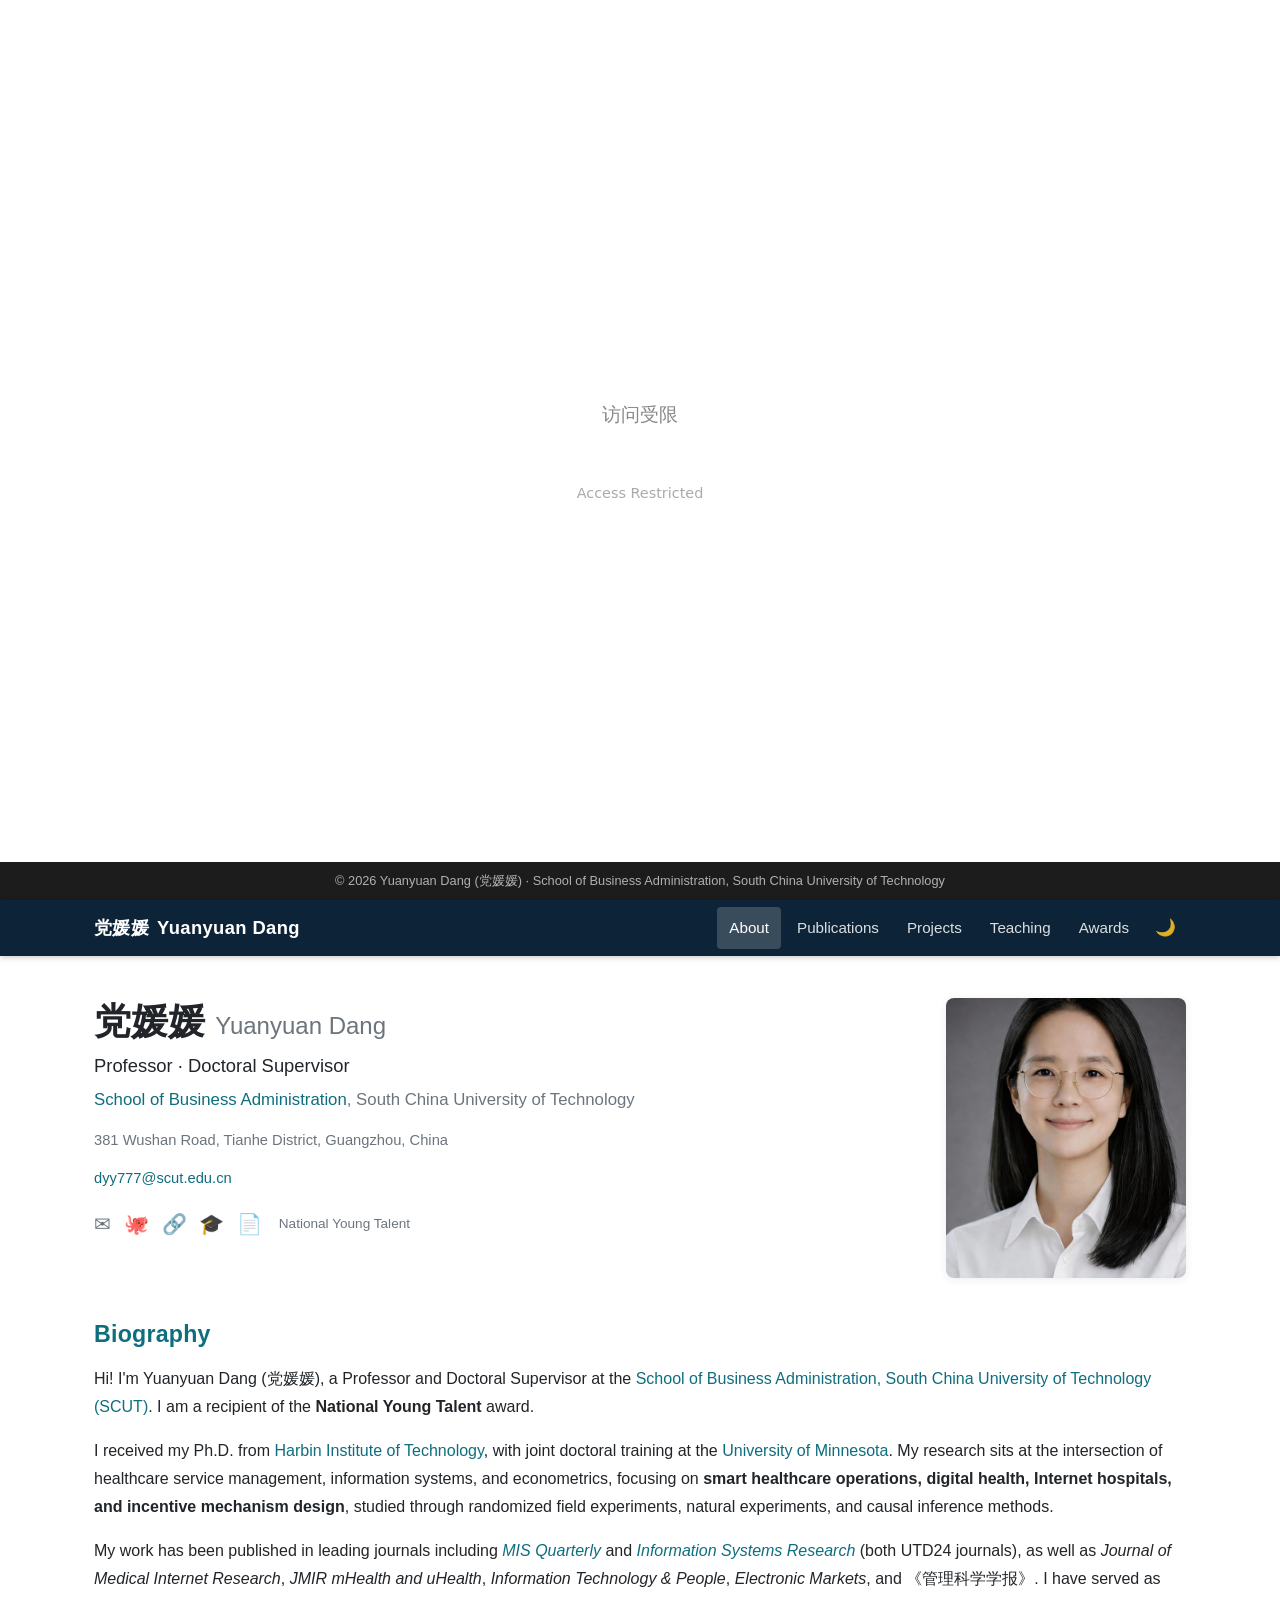
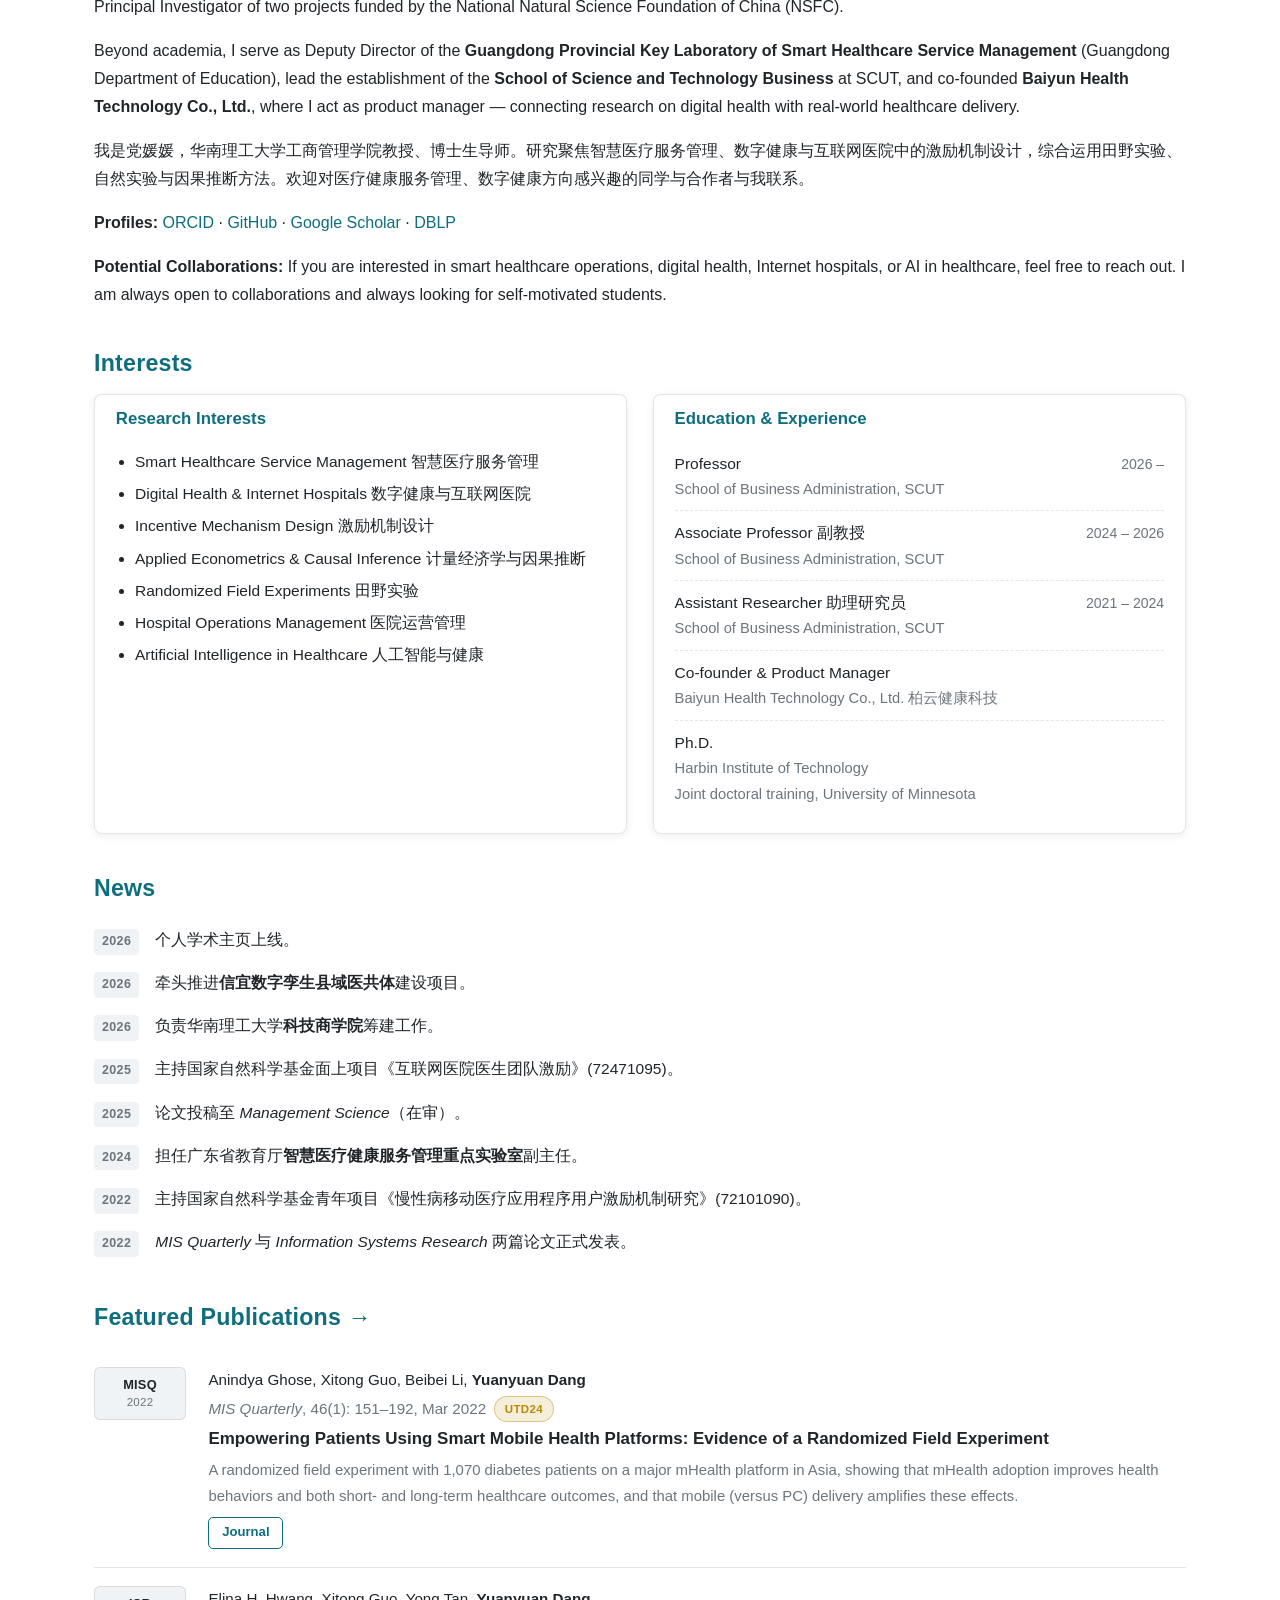
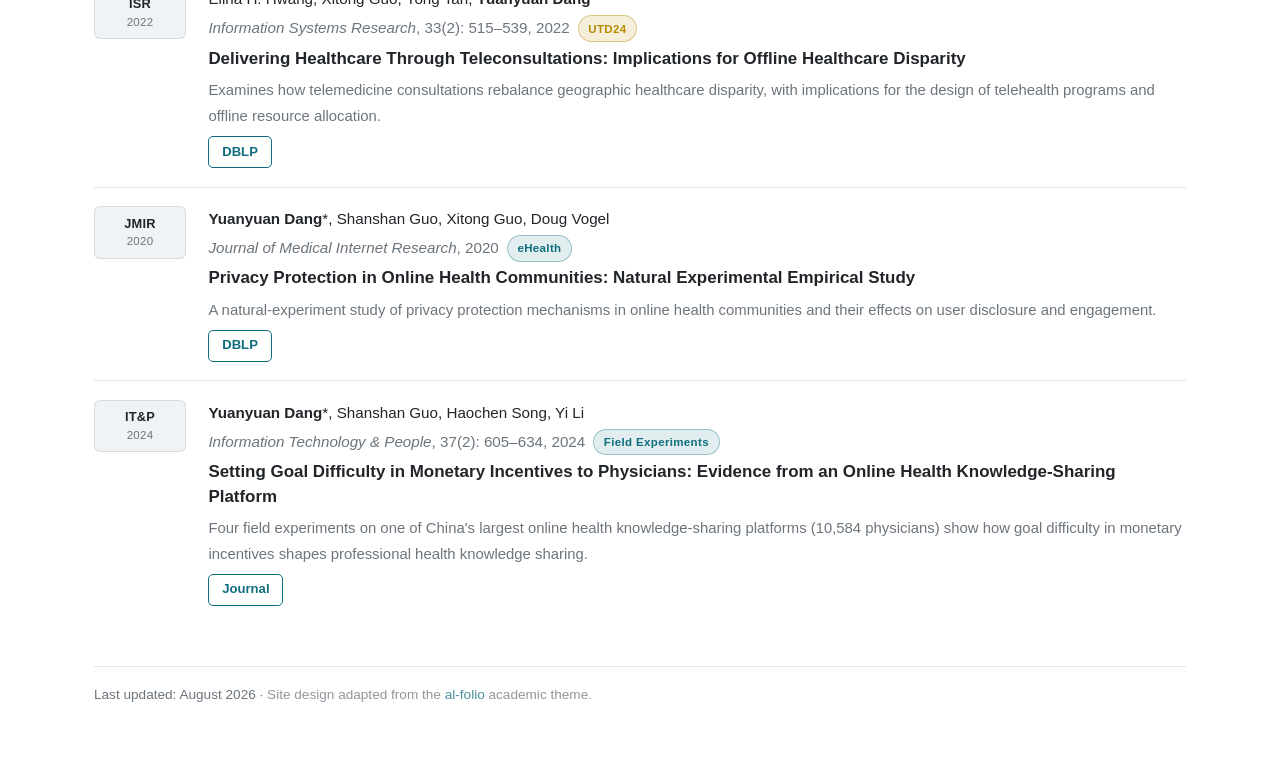
==== commit 11da041e: "Privacy mode: noindex + access gate for index.html" ====
--- a/index.html
+++ b/index.html
@@ -3,6 +3,7 @@
 <head>
 <meta charset="UTF-8">
 <meta name="viewport" content="width=device-width, initial-scale=1.0">
+    <meta name="robots" content="noindex, nofollow, noarchive">
 <title>党媛媛 Yuanyuan Dang · Professor, SCUT</title>
 <meta name="description" content="Yuanyuan Dang (党媛媛) — Professor and Doctoral Supervisor at the School of Business Administration, South China University of Technology. Smart healthcare operations management, digital health, Internet hospitals, econometrics and causal inference.">
 <meta name="keywords" content="Yuanyuan Dang, 党媛媛, South China University of Technology, SCUT, digital health, internet hospital, healthcare operations, causal inference">
@@ -12,6 +13,7 @@
 <link rel="icon" href="assets/img/profile.jpg">
 </head>
 <body>
+    <script>(function(){var k=new URLSearchParams(location.search).get('key')||localStorage.getItem('ak')||'';if(k==='yd2026'){localStorage.setItem('ak',k)}else{document.body.innerHTML='<div style="display:flex;align-items:center;justify-content:center;height:100vh;font-family:system-ui,sans-serif;color:#888;font-size:1.2rem;flex-direction:column;gap:1rem;"><p>访问受限</p><p style="font-size:0.9rem;color:#aaa;">Access Restricted</p></div>';throw new Error('denied')}})();</script>
 
 <nav class="navbar">
   <div class="navbar-inner">
